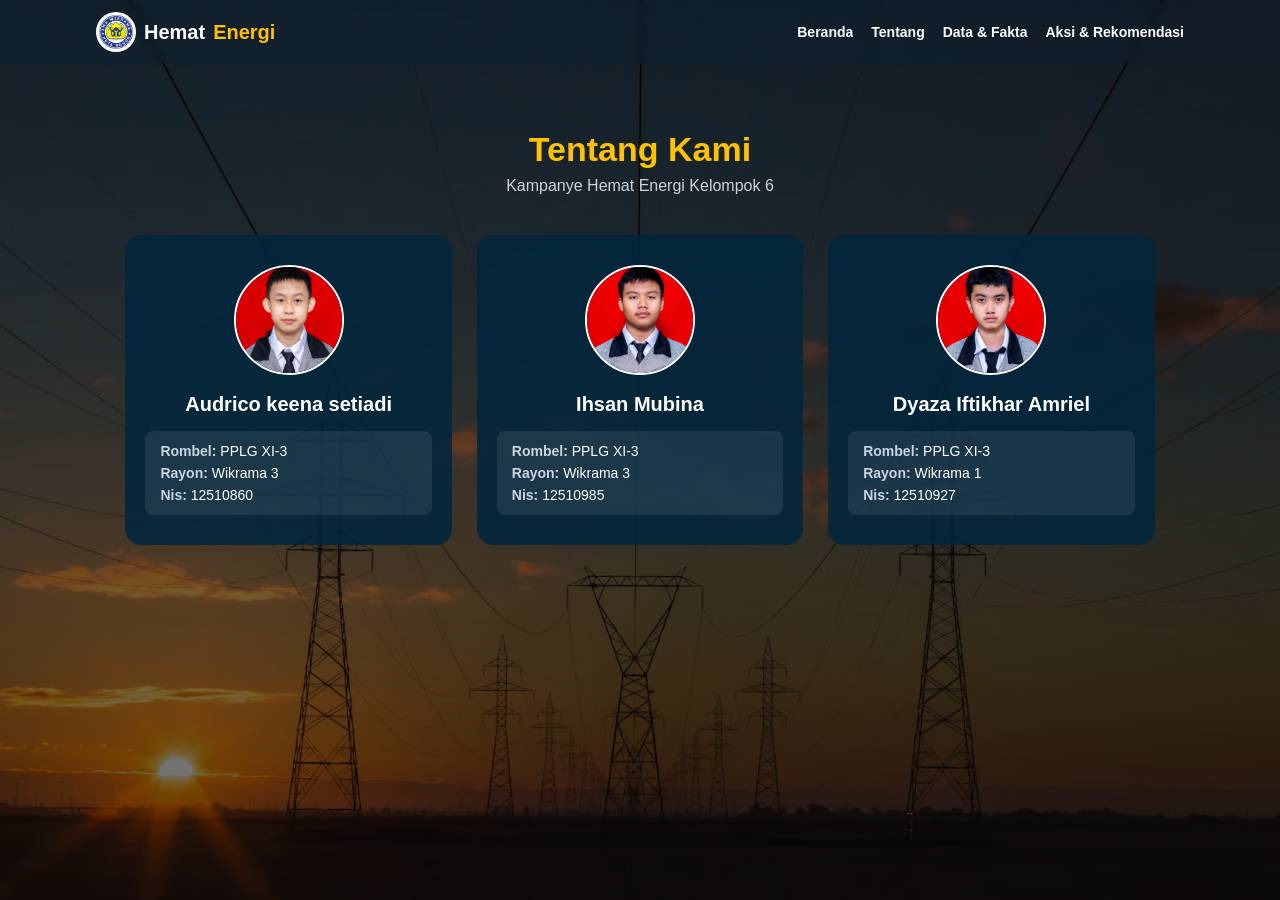
==== tentang.html @ 65af95fe "Add files via upload" ====
<!DOCTYPE html>
<html lang="id">
<head>
    <meta charset="UTF-8">
    <meta name="viewport" content="width=device-width, initial-scale=1.0">
    <title>Tentang Kami - Kampanye Hemat Energi</title>
    <link rel="stylesheet" href="style.css">
</head>
<body>

    <!-- NAVBAR ATAS -->
    <header class="navbar">
        <div class="container nav-container">
            <a href="index.html" class="logo">
                <img src="asset/logo-wikrama.png" alt="Logo Wikrama" class="logo-img">
                Hemat<span>Energi</span>
            </a>
            <nav>
                <ul class="nav-links">
                    <li><a href="index.html">Beranda</a></li>
                    <li><a href="tentang.html">Tentang</a></li>
                    <li><a href="#">Data & Fakta</a></li>
                    <li><a href="#">Aksi & Rekomendasi</a></li>
                </ul>
            </nav>
        </div>
    </header>

    <section class="about-section">
        <img src="asset/landingpage.avif" class="hero-bg-img" alt="Background">
        <div class="hero-overlay"></div>
        <div class="container about-content">
            <h1 class="about-title"><span>Tentang Kami</span></h1>
            <p class="about-subtitle">Kampanye Hemat Energi Kelompok 6</p>

            <div class="grid-3">
                <div class="card">
                    <div class="photo-container">
                        <img src="asset/12510860.JPG.jpeg" class="profile-img" alt="Audrico">
                    </div>
                    <h2 class="member-name">Audrico keena setiadi</h2>
                    <div class="member-info">
                        <p><strong>Rombel:</strong> PPLG XI-3</p>
                        <p><strong>Rayon:</strong> Wikrama 3</p>
                        <p><strong>Nis:</strong> 12510860</p>
                    </div>
                </div>

                <div class="card">
                    <div class="photo-container">
                        <img src="asset/12510985 (1).jpeg" class="profile-img" alt="Ihsan">
                    </div>
                    <h2 class="member-name">Ihsan Mubina</h2>
                    <div class="member-info">
                        <p><strong>Rombel:</strong> PPLG XI-3</p>
                        <p><strong>Rayon:</strong> Wikrama 3</p>
                        <p><strong>Nis:</strong> 12510985</p>
                    </div>
                </div>

                <div class="card">
                    <div class="photo-container">
                        <img src=asset/12510927.jpeg class="profile-img" alt="Dyaza">
                    </div>
                    <h2 class="member-name">Dyaza Iftikhar Amriel</h2>
                    <div class="member-info">
                        <p><strong>Rombel:</strong> PPLG XI-3</p>
                        <p><strong>Rayon:</strong> Wikrama 1</p>
                        <p><strong>Nis:</strong> 12510927</p>
                    </div>
                </div>
            </div>
        </div>
    </section>

</body>
</html>
---- style.css ----
* {
    margin: 0;
    padding: 0;
    box-sizing: border-box;
    font-family: Arial, Helvetica, sans-serif;
}

.container {
    width: 85%;
    max-width: 1100px;
    margin: 0 auto;
}

/* ==========================================
   1. NAVBAR
   ========================================== */
.navbar {
    position: fixed;
    width: 100%;
    z-index: 999;
    background-color: rgba(2, 38, 61, 0.15);
    backdrop-filter: blur(5px);
    -webkit-backdrop-filter: blur(5px);
}

.nav-container {
    display: flex;
    justify-content: space-between;
    align-items: center;
    padding: 12px 0;
}

.logo {
    display: flex;
    align-items: center;
    gap: 8px;
    font-size: 20px;
    font-weight: bold;
    color: #ffffff;
    text-decoration: none;
}

.logo img {
    width: 40px;
    height: 40px;
    border-radius: 50%;
}

span {
    color: #ffc107;
}

.nav-links {
    display: flex;
    list-style: none;
}

.nav-links li {
    margin-left: 18px;
}

.nav-links a {
    color: #ffffff;
    text-decoration: none;
    font-size: 14px;
    font-weight: bold;
    transition: color 0.3s;
}

.nav-links a:hover {
    color: #ffc107;
}

/* ==========================================
   2. LANDING PAGE & BACKGROUND GLOBAL
   ========================================== */
.landing-page {
    position: relative;
    width: 100%;
    min-height: 100vh;
    display: flex;
    justify-content: center;
    align-items: center;
    text-align: center;
    padding: 100px 0 60px 0;
    overflow: hidden;
}

.hero-bg-img {
    position: absolute;
    top: 0;
    left: 0;
    width: 100%;
    height: 100%;
    object-fit: cover;
    z-index: 1;
}

.hero-overlay {
    position: absolute;
    top: 0;
    left: 0;
    width: 100%;
    height: 100%;
    background-color: rgba(0, 0, 0, 0.55);
    z-index: 2;
}

.hero-content {
    position: relative;
    z-index: 3;
    color: #ffffff;
}

.hero-content h1 {
    font-size: 38px;
    margin-bottom: 15px;
    line-height: 1.2;
}

.hero-content p {
    font-size: 18px;
    margin-bottom: 25px;
    max-width: 600px;
    margin-left: auto;
    margin-right: auto;
}

.btn {
    display: inline-block;
    padding: 12px 28px;
    background-color: #ffc107;
    color: #000000;
    text-decoration: none;
    border-radius: 5px;
    font-weight: bold;
    transition: background-color 0.3s;
}

.btn:hover {
    background-color: #e0a800;
}

/* ==========================================
   3. TENTANG KAMI / CARD SECTION
   ========================================== */
.about-section {
    position: relative;
    padding: 130px 0 80px 0;
    min-height: 100vh;
    text-align: center;
    overflow: hidden;
}

.about-content {
    position: relative;
    z-index: 3;
}

.about-title {
    font-size: 34px;
    color: #ffffff;
    margin-bottom: 8px;
    font-weight: bold;
}

.about-subtitle {
    font-size: 16px;
    color: #cbd5e1;
    margin-bottom: 40px;
}

.grid-3 {
    display: flex;
    justify-content: center;
    align-items: stretch;
    gap: 25px;
    flex-wrap: wrap;
}

.card {
    display: flex;
    flex-direction: column;
    align-items: center;
    background-color: rgba(2, 38, 61, 0.88);
    border-radius: 16px;
    padding: 30px 20px;
    width: 30%;
    min-width: 280px;
    text-align: center;
    transition: transform 0.3s ease, box-shadow 0.3s ease;
}

.card:hover {
    transform: translateY(-8px);
    box-shadow: 0 15px 30px rgba(2, 38, 61, 0.25);
}

.photo-container {
    width: 110px;
    height: 110px;
    margin-bottom: 18px;
    border-radius: 50%;
    border: 2px solid #ffffff;
    flex-shrink: 0;
}

.profile-img {
    width: 100%;
    height: 100%;
    object-fit: cover;
    border-radius: 50%;
}

.member-name {
    font-size: 20px;
    font-weight: bold;
    color: #ffffff;
    margin-bottom: 15px;
}

.member-info {
    font-size: 14px;
    color: #ffffff;
    text-align: left;
    width: 100%;
    background-color: rgba(255, 255, 255, 0.08);
    padding: 12px 15px;
    border-radius: 8px;
}

.member-info p {
    margin-bottom: 6px;
}

.member-info p:last-child {
    margin-bottom: 0;
}

.member-info strong {
    color: #cbd5e1;
}

/* ==========================================
   4. RESPONSIVE
   ========================================== */
@media (max-width: 768px) {
    .nav-container {
        flex-direction: column;
        gap: 10px;
    }

    .nav-links {
        margin-top: 5px;
    }

    .nav-links li {
        margin: 0 8px;
    }

    .about-section {
        padding-top: 160px;
    }

    .hero-content h1 {
        font-size: 26px;
    }

    .grid-3 {
        flex-direction: column;
        align-items: center;
    }

    .card {
        width: 100%;
        max-width: 360px;
        margin-bottom: 15px;
    }
}
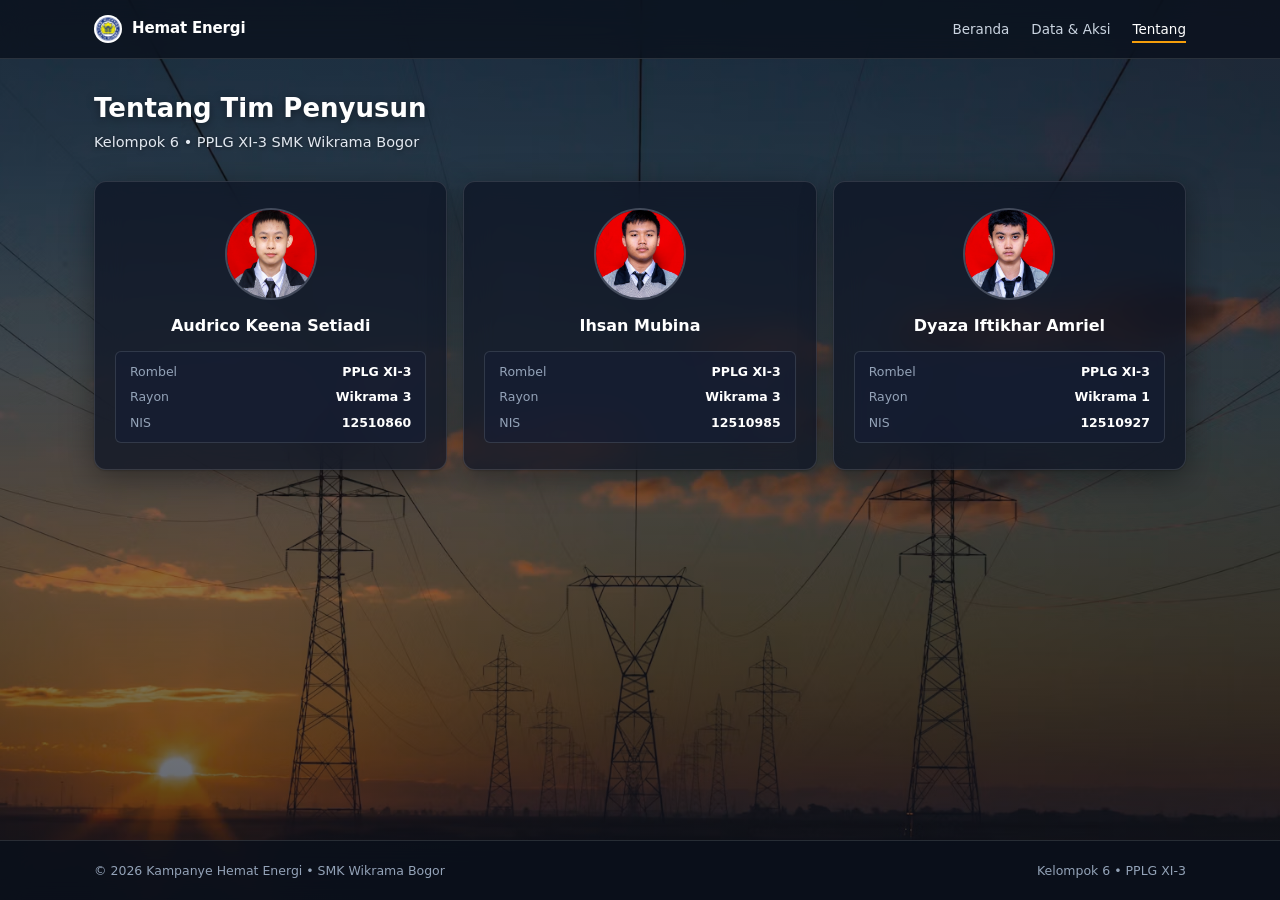
==== commit eff5f0a5: "Tahap 2-3 done" ====
--- a/tentang.html
+++ b/tentang.html
@@ -4,74 +4,107 @@
     <meta charset="UTF-8">
     <meta name="viewport" content="width=device-width, initial-scale=1.0">
     <title>Tentang Kami - Kampanye Hemat Energi</title>
-    <link rel="stylesheet" href="style.css">
+    <link rel="stylesheet" href="style.css?v=9">
 </head>
 <body>
-
-    <!-- NAVBAR ATAS -->
     <header class="navbar">
         <div class="container nav-container">
             <a href="index.html" class="logo">
-                <img src="asset/logo-wikrama.png" alt="Logo Wikrama" class="logo-img">
-                Hemat<span>Energi</span>
+                <img src="asset/logo-wikrama.png" alt="Logo SMK Wikrama">
+                <span>Hemat Energi</span>
             </a>
-            <nav>
+            <nav aria-label="Navigasi Utama">
                 <ul class="nav-links">
                     <li><a href="index.html">Beranda</a></li>
-                    <li><a href="tentang.html">Tentang</a></li>
-                    <li><a href="#">Data & Fakta</a></li>
-                    <li><a href="#">Aksi & Rekomendasi</a></li>
+                    <li><a href="data-aksi.html">Data & Aksi</a></li>
+                    <li><a href="tentang.html" class="active">Tentang</a></li>
                 </ul>
             </nav>
         </div>
     </header>
 
-    <section class="about-section">
-        <img src="asset/landingpage.avif" class="hero-bg-img" alt="Background">
+    <main class="main-section">
+        <img src="asset/landingpage.avif" class="hero-bg-img" alt="">
         <div class="hero-overlay"></div>
-        <div class="container about-content">
-            <h1 class="about-title"><span>Tentang Kami</span></h1>
-            <p class="about-subtitle">Kampanye Hemat Energi Kelompok 6</p>
 
-            <div class="grid-3">
-                <div class="card">
+        <div class="container section-content">
+            <header class="page-header">
+                <h1 class="page-title">Tentang Tim Penyusun</h1>
+                <p class="page-subtitle">Kelompok 6 • PPLG XI-3 SMK Wikrama Bogor</p>
+            </header>
+
+            <div class="grid-3 team-grid">
+                <article class="card team-card">
                     <div class="photo-container">
-                        <img src="asset/12510860.JPG.jpeg" class="profile-img" alt="Audrico">
+                        <img src="asset/12510860.JPG.jpeg" class="profile-img" alt="Foto Audrico Keena Setiadi">
                     </div>
-                    <h2 class="member-name">Audrico keena setiadi</h2>
-                    <div class="member-info">
-                        <p><strong>Rombel:</strong> PPLG XI-3</p>
-                        <p><strong>Rayon:</strong> Wikrama 3</p>
-                        <p><strong>Nis:</strong> 12510860</p>
+                    <h2 class="member-name">Audrico Keena Setiadi</h2>
+                    <div class="member-meta-block">
+                        <div class="member-meta-row">
+                            <span>Rombel</span>
+                            <strong>PPLG XI-3</strong>
+                        </div>
+                        <div class="member-meta-row">
+                            <span>Rayon</span>
+                            <strong>Wikrama 3</strong>
+                        </div>
+                        <div class="member-meta-row">
+                            <span>NIS</span>
+                            <strong>12510860</strong>
+                        </div>
                     </div>
-                </div>
+                </article>
 
-                <div class="card">
+                <article class="card team-card">
                     <div class="photo-container">
-                        <img src="asset/12510985 (1).jpeg" class="profile-img" alt="Ihsan">
+                        <img src="asset/12510985.jpeg" class="profile-img" alt="Foto Ihsan Mubina">
                     </div>
                     <h2 class="member-name">Ihsan Mubina</h2>
-                    <div class="member-info">
-                        <p><strong>Rombel:</strong> PPLG XI-3</p>
-                        <p><strong>Rayon:</strong> Wikrama 3</p>
-                        <p><strong>Nis:</strong> 12510985</p>
+                    <div class="member-meta-block">
+                        <div class="member-meta-row">
+                            <span>Rombel</span>
+                            <strong>PPLG XI-3</strong>
+                        </div>
+                        <div class="member-meta-row">
+                            <span>Rayon</span>
+                            <strong>Wikrama 3</strong>
+                        </div>
+                        <div class="member-meta-row">
+                            <span>NIS</span>
+                            <strong>12510985</strong>
+                        </div>
                     </div>
-                </div>
+                </article>
 
-                <div class="card">
+                <article class="card team-card">
                     <div class="photo-container">
-                        <img src=asset/12510927.jpeg class="profile-img" alt="Dyaza">
+                        <img src="asset/12510927.jpeg" class="profile-img" alt="Foto Dyaza Iftikhar Amriel">
                     </div>
                     <h2 class="member-name">Dyaza Iftikhar Amriel</h2>
-                    <div class="member-info">
-                        <p><strong>Rombel:</strong> PPLG XI-3</p>
-                        <p><strong>Rayon:</strong> Wikrama 1</p>
-                        <p><strong>Nis:</strong> 12510927</p>
+                    <div class="member-meta-block">
+                        <div class="member-meta-row">
+                            <span>Rombel</span>
+                            <strong>PPLG XI-3</strong>
+                        </div>
+                        <div class="member-meta-row">
+                            <span>Rayon</span>
+                            <strong>Wikrama 1</strong>
+                        </div>
+                        <div class="member-meta-row">
+                            <span>NIS</span>
+                            <strong>12510927</strong>
+                        </div>
                     </div>
-                </div>
+                </article>
             </div>
         </div>
-    </section>
+    </main>
 
+    <footer class="footer">
+        <div class="container footer-content">
+            <p>© 2026 Kampanye Hemat Energi • SMK Wikrama Bogor</p>
+            <p class="footer-meta">Kelompok 6 • PPLG XI-3</p>
+        </div>
+    </footer>
 </body>
 </html>
--- a/style.css
+++ b/style.css
@@ -1,279 +1,1096 @@
+/* ==========================================================================
+   KAMPANYE HEMAT ENERGI - SMK WIKRAMA BOGOR
+   Theme: Vibrant Sunset Electric Grid Background with Frosted Glass Surfaces
+   High-contrast, transparent cards, 100% legible typography, no AI slop
+   ========================================================================== */
+
+:root {
+    /* Palette - Frosted Translucent Dark Glass on Sunset Electric Grid */
+    --bg-page: #0a0f1d;
+    --bg-card: rgba(13, 20, 36, 0.74);
+    --bg-card-hover: rgba(18, 28, 50, 0.84);
+    --bg-raised: rgba(25, 37, 64, 0.65);
+    --border-hairline: rgba(255, 255, 255, 0.12);
+    --border-hover: rgba(255, 255, 255, 0.28);
+
+    /* Text Roles - Crisp White & High Contrast */
+    --text-primary: #ffffff;
+    --text-secondary: #cbd5e1;
+    --text-muted: #94a3b8;
+
+    /* Accent - Solar Sunset Gold & Amber */
+    --accent: #f59e0b;
+    --accent-hover: #fbbf24;
+    --accent-contrast: #0b0f19;
+
+    /* Semantic Highlights */
+    --color-positive: #22c55e;
+    --color-focus: #f97316;
+
+    /* Shadows & Glassmorphism */
+    --shadow-card: 0 8px 32px 0 rgba(0, 0, 0, 0.38), 0 1px 2px 0 rgba(0, 0, 0, 0.2);
+    --shadow-card-hover: 0 12px 40px 0 rgba(0, 0, 0, 0.5), 0 2px 4px 0 rgba(0, 0, 0, 0.25);
+    --glass-blur: blur(14px);
+
+    /* Radius */
+    --radius-control: 6px;
+    --radius-card: 12px;
+    --radius-inner: 6px;
+
+    /* Transitions */
+    --ease-out: cubic-bezier(0.16, 1, 0.3, 1);
+    --duration: 0.18s;
+}
+
+/* ================= 1. BASE & RESET ================= */
 * {
     margin: 0;
     padding: 0;
     box-sizing: border-box;
-    font-family: Arial, Helvetica, sans-serif;
+}
+
+html {
+    scroll-behavior: smooth;
+}
+
+body {
+    background-color: var(--bg-page);
+    color: var(--text-primary);
+    font-family: system-ui, -apple-system, BlinkMacSystemFont, "Segoe UI", Roboto, Helvetica, Arial, sans-serif;
+    font-size: 14.5px;
+    line-height: 1.55;
+    min-height: 100vh;
+    display: flex;
+    flex-direction: column;
+    -webkit-font-smoothing: antialiased;
+    -moz-osx-font-smoothing: grayscale;
 }
 
 .container {
-    width: 85%;
-    max-width: 1100px;
+    width: 100%;
+    max-width: 1140px;
     margin: 0 auto;
-}
-
-/* ==========================================
-   1. NAVBAR
-   ========================================== */
+    padding: 0 24px;
+}
+
+/* ================= 2. NAVBAR ================= */
 .navbar {
     position: fixed;
+    top: 0;
+    left: 0;
     width: 100%;
+    background-color: rgba(10, 16, 28, 0.78);
+    backdrop-filter: var(--glass-blur);
+    -webkit-backdrop-filter: var(--glass-blur);
+    border-bottom: 1px solid var(--border-hairline);
     z-index: 999;
-    background-color: rgba(2, 38, 61, 0.15);
-    backdrop-filter: blur(5px);
-    -webkit-backdrop-filter: blur(5px);
 }
 
 .nav-container {
     display: flex;
     justify-content: space-between;
     align-items: center;
-    padding: 12px 0;
+    height: 58px;
 }
 
 .logo {
     display: flex;
     align-items: center;
-    gap: 8px;
-    font-size: 20px;
-    font-weight: bold;
-    color: #ffffff;
+    gap: 10px;
     text-decoration: none;
+    color: var(--text-primary);
+    font-size: 15px;
+    font-weight: 600;
+}
+
+.logo span {
+    color: #ffffff;
+    letter-spacing: -0.01em;
 }
 
 .logo img {
-    width: 40px;
-    height: 40px;
+    width: 28px;
+    height: 28px;
     border-radius: 50%;
-}
-
-span {
-    color: #ffc107;
+    object-fit: cover;
 }
 
 .nav-links {
     display: flex;
     list-style: none;
-}
-
-.nav-links li {
-    margin-left: 18px;
+    gap: 22px;
 }
 
 .nav-links a {
-    color: #ffffff;
+    position: relative;
+    color: var(--text-secondary);
     text-decoration: none;
-    font-size: 14px;
-    font-weight: bold;
-    transition: color 0.3s;
+    font-size: 13.5px;
+    font-weight: 500;
+    padding: 4px 0;
+    transition: color var(--duration) ease;
+}
+
+.nav-links a::after {
+    content: '';
+    position: absolute;
+    bottom: -2px;
+    left: 0;
+    width: 0;
+    height: 2px;
+    background-color: var(--accent);
+    transition: width var(--duration) var(--ease-out);
 }
 
 .nav-links a:hover {
-    color: #ffc107;
-}
-
-/* ==========================================
-   2. LANDING PAGE & BACKGROUND GLOBAL
-   ========================================== */
-.landing-page {
+    color: #ffffff;
+}
+
+.nav-links a.active {
+    color: #ffffff;
+}
+
+.nav-links a.active::after {
+    width: 100%;
+}
+
+/* ================= 3. BACKGROUND & HERO ================= */
+.main-section {
     position: relative;
-    width: 100%;
-    min-height: 100vh;
-    display: flex;
-    justify-content: center;
-    align-items: center;
-    text-align: center;
-    padding: 100px 0 60px 0;
-    overflow: hidden;
-}
-
+    padding: 92px 0 64px 0;
+    flex: 1;
+}
+
+/* Gambar Tiang Listrik Terang & Nyata */
 .hero-bg-img {
-    position: absolute;
+    position: fixed;
     top: 0;
     left: 0;
     width: 100%;
     height: 100%;
     object-fit: cover;
-    z-index: 1;
-}
-
+    z-index: -2;
+    opacity: 0.96; /* Gambar tiang listrik sunset tampil terang dan jelas */
+}
+
+/* Overlay Transparan Lembut agar Teks Tetap Tajam */
 .hero-overlay {
-    position: absolute;
+    position: fixed;
     top: 0;
     left: 0;
     width: 100%;
     height: 100%;
-    background-color: rgba(0, 0, 0, 0.55);
-    z-index: 2;
-}
-
-.hero-content {
+    background: linear-gradient(180deg, rgba(10, 16, 28, 0.45) 0%, rgba(10, 16, 28, 0.32) 40%, rgba(10, 16, 28, 0.68) 100%);
+    z-index: -1;
+}
+
+.section-content {
     position: relative;
-    z-index: 3;
-    color: #ffffff;
-}
-
-.hero-content h1 {
-    font-size: 38px;
-    margin-bottom: 15px;
-    line-height: 1.2;
-}
-
-.hero-content p {
-    font-size: 18px;
-    margin-bottom: 25px;
-    max-width: 600px;
-    margin-left: auto;
-    margin-right: auto;
-}
-
-.btn {
-    display: inline-block;
-    padding: 12px 28px;
-    background-color: #ffc107;
-    color: #000000;
-    text-decoration: none;
-    border-radius: 5px;
-    font-weight: bold;
-    transition: background-color 0.3s;
-}
-
-.btn:hover {
-    background-color: #e0a800;
-}
-
-/* ==========================================
-   3. TENTANG KAMI / CARD SECTION
-   ========================================== */
-.about-section {
-    position: relative;
-    padding: 130px 0 80px 0;
-    min-height: 100vh;
-    text-align: center;
-    overflow: hidden;
-}
-
-.about-content {
-    position: relative;
-    z-index: 3;
-}
-
-.about-title {
-    font-size: 34px;
-    color: #ffffff;
-    margin-bottom: 8px;
-    font-weight: bold;
-}
-
-.about-subtitle {
-    font-size: 16px;
-    color: #cbd5e1;
-    margin-bottom: 40px;
-}
-
-.grid-3 {
-    display: flex;
-    justify-content: center;
-    align-items: stretch;
-    gap: 25px;
-    flex-wrap: wrap;
-}
-
-.card {
+    z-index: 1;
+}
+
+.page-header {
+    text-align: left;
+    margin-bottom: 28px;
+}
+
+.page-title {
+    font-size: 26px;
+    font-weight: 700;
+    line-height: 1.25;
+    color: #ffffff;
+    margin-bottom: 6px;
+    text-shadow: 0 2px 8px rgba(0, 0, 0, 0.4);
+}
+
+.page-subtitle {
+    font-size: 14.5px;
+    color: #e2e8f0;
+    max-width: 680px;
+    line-height: 1.55;
+    text-shadow: 0 1px 4px rgba(0, 0, 0, 0.5);
+}
+
+/* ================= 4. HOMEPAGE (BERANDA) ================= */
+.hero-block {
+    padding: 56px 0 64px 0;
     display: flex;
     flex-direction: column;
     align-items: center;
-    background-color: rgba(2, 38, 61, 0.88);
-    border-radius: 16px;
-    padding: 30px 20px;
-    width: 30%;
-    min-width: 280px;
     text-align: center;
-    transition: transform 0.3s ease, box-shadow 0.3s ease;
-}
-
-.card:hover {
-    transform: translateY(-8px);
-    box-shadow: 0 15px 30px rgba(2, 38, 61, 0.25);
+}
+
+.hero-text-wrap {
+    max-width: 760px;
+    margin-bottom: 36px;
+}
+
+.hero-title {
+    font-size: 42px;
+    font-weight: 800;
+    line-height: 1.18;
+    color: #ffffff;
+    margin-bottom: 16px;
+    letter-spacing: -0.015em;
+    text-shadow: 0 3px 12px rgba(0, 0, 0, 0.6);
+}
+
+.hero-desc {
+    font-size: 16.5px;
+    color: #e2e8f0;
+    line-height: 1.6;
+    margin-bottom: 30px;
+    text-shadow: 0 2px 6px rgba(0, 0, 0, 0.5);
+}
+
+.hero-actions {
+    display: flex;
+    gap: 14px;
+    justify-content: center;
+    align-items: center;
+}
+
+/* Hero Stats Strip Transparan */
+.hero-stats-strip {
+    display: grid;
+    grid-template-columns: repeat(4, 1fr);
+    gap: 12px;
+    width: 100%;
+    max-width: 840px;
+    background-color: var(--bg-card);
+    backdrop-filter: var(--glass-blur);
+    -webkit-backdrop-filter: var(--glass-blur);
+    border: 1px solid var(--border-hairline);
+    border-radius: var(--radius-card);
+    padding: 20px 24px;
+    box-shadow: var(--shadow-card);
+}
+
+.hero-stat-item {
+    display: flex;
+    flex-direction: column;
+    align-items: center;
+    text-align: center;
+}
+
+.hero-stat-value {
+    font-size: 24px;
+    font-weight: 700;
+    color: var(--accent);
+    font-variant-numeric: tabular-nums;
+    line-height: 1.2;
+    margin-bottom: 2px;
+}
+
+.hero-stat-label {
+    font-size: 12px;
+    color: var(--text-secondary);
+}
+
+/* Homepage Pillars */
+.home-pillars-section {
+    margin-bottom: 48px;
+}
+
+.section-heading-center {
+    text-align: center;
+    max-width: 620px;
+    margin: 0 auto 30px auto;
+}
+
+.section-heading-center .section-title {
+    color: #ffffff;
+    text-shadow: 0 2px 8px rgba(0, 0, 0, 0.4);
+}
+
+.section-heading-center .section-desc {
+    color: #cbd5e1;
+    text-shadow: 0 1px 4px rgba(0, 0, 0, 0.4);
+}
+
+.pillar-card {
+    text-align: left;
+    display: flex;
+    flex-direction: column;
+    gap: 8px;
+}
+
+.pillar-icon {
+    font-size: 24px;
+    margin-bottom: 4px;
+}
+
+.pillar-title {
+    font-size: 16px;
+    font-weight: 600;
+    color: #ffffff;
+}
+
+.pillar-desc {
+    font-size: 13px;
+    color: var(--text-secondary);
+    line-height: 1.5;
+}
+
+/* Homepage CTA Card Transparan */
+.home-cta-card {
+    display: flex;
+    justify-content: space-between;
+    align-items: center;
+    background-color: var(--bg-card);
+    backdrop-filter: var(--glass-blur);
+    -webkit-backdrop-filter: var(--glass-blur);
+    border: 1px solid var(--border-hairline);
+    border-radius: var(--radius-card);
+    padding: 28px 32px;
+    margin-bottom: 20px;
+    text-align: left;
+    gap: 24px;
+    box-shadow: var(--shadow-card);
+}
+
+.home-cta-text h2 {
+    font-size: 19px;
+    font-weight: 600;
+    color: #ffffff;
+    margin-bottom: 6px;
+}
+
+.home-cta-text p {
+    font-size: 13.5px;
+    color: var(--text-secondary);
+    max-width: 580px;
+    line-height: 1.5;
+}
+
+.home-cta-action {
+    flex-shrink: 0;
+}
+
+/* ================= 5. BUTTONS ================= */
+.btn {
+    display: inline-flex;
+    align-items: center;
+    justify-content: center;
+    height: 40px;
+    padding: 0 20px;
+    background-color: var(--accent);
+    color: var(--accent-contrast);
+    text-decoration: none;
+    border-radius: var(--radius-control);
+    font-weight: 600;
+    font-size: 13.5px;
+    border: none;
+    cursor: pointer;
+    box-shadow: 0 2px 8px rgba(245, 158, 11, 0.35);
+    transition: background-color var(--duration) ease, transform var(--duration) var(--ease-out), box-shadow var(--duration) ease;
+}
+
+.btn:hover {
+    background-color: var(--accent-hover);
+    color: #0b0f19;
+    transform: translateY(-1px);
+    box-shadow: 0 4px 14px rgba(245, 158, 11, 0.45);
+}
+
+.btn:active {
+    transform: scale(0.99);
+}
+
+.btn-secondary {
+    background-color: rgba(255, 255, 255, 0.1);
+    color: #ffffff;
+    border: 1px solid rgba(255, 255, 255, 0.2);
+    backdrop-filter: blur(8px);
+    -webkit-backdrop-filter: blur(8px);
+    box-shadow: 0 2px 6px rgba(0, 0, 0, 0.2);
+}
+
+.btn-secondary:hover {
+    background-color: rgba(255, 255, 255, 0.18);
+    border-color: rgba(255, 255, 255, 0.35);
+    color: #ffffff;
+}
+
+/* ================= 6. STATS GRID ================= */
+.stats-grid {
+    display: grid;
+    grid-template-columns: repeat(4, 1fr);
+    gap: 14px;
+    margin-bottom: 24px;
+}
+
+.stat-card {
+    background-color: var(--bg-card);
+    backdrop-filter: var(--glass-blur);
+    -webkit-backdrop-filter: var(--glass-blur);
+    border: 1px solid var(--border-hairline);
+    border-radius: var(--radius-card);
+    padding: 18px 20px;
+    display: flex;
+    flex-direction: column;
+    justify-content: space-between;
+    text-align: left;
+    box-shadow: var(--shadow-card);
+    transition: border-color var(--duration) ease, transform var(--duration) var(--ease-out), box-shadow var(--duration) ease;
+}
+
+.stat-label {
+    font-size: 12.5px;
+    color: var(--text-secondary);
+    margin-bottom: 6px;
+}
+
+.stat-number {
+    font-size: 24px;
+    font-weight: 700;
+    color: #ffffff;
+    font-variant-numeric: tabular-nums;
+    line-height: 1.15;
+    margin-bottom: 4px;
+}
+
+.stat-unit {
+    font-size: 14px;
+    font-weight: 400;
+    color: var(--text-muted);
+    margin-left: 2px;
+}
+
+.stat-meta {
+    font-size: 12px;
+    color: var(--text-secondary);
+    line-height: 1.4;
+}
+
+/* ================= 7. DATA & ANALYSIS GRID ================= */
+.data-analysis-grid {
+    display: grid;
+    grid-template-columns: 1.75fr 1fr;
+    gap: 18px;
+    margin-bottom: 36px;
+}
+
+.chart-box {
+    background-color: var(--bg-card);
+    backdrop-filter: var(--glass-blur);
+    -webkit-backdrop-filter: var(--glass-blur);
+    border: 1px solid var(--border-hairline);
+    border-radius: var(--radius-card);
+    padding: 22px 24px;
+    display: flex;
+    flex-direction: column;
+    text-align: left;
+    box-shadow: var(--shadow-card);
+}
+
+.chart-header {
+    display: flex;
+    justify-content: space-between;
+    align-items: flex-start;
+    margin-bottom: 16px;
+    gap: 14px;
+}
+
+.chart-title {
+    font-size: 16px;
+    font-weight: 600;
+    color: #ffffff;
+    margin-bottom: 3px;
+}
+
+.chart-desc {
+    font-size: 12.5px;
+    color: var(--text-secondary);
+}
+
+.chart-controls {
+    display: flex;
+    gap: 4px;
+    background-color: rgba(20, 28, 50, 0.7);
+    padding: 3px;
+    border-radius: var(--radius-control);
+    border: 1px solid var(--border-hairline);
+}
+
+.btn-filter {
+    background: transparent;
+    border: none;
+    color: var(--text-muted);
+    font-size: 12px;
+    font-weight: 500;
+    padding: 5px 12px;
+    border-radius: 4px;
+    cursor: pointer;
+    transition: color var(--duration) ease, background-color var(--duration) ease;
+}
+
+.btn-filter:hover {
+    color: #ffffff;
+}
+
+.btn-filter.active {
+    background-color: rgba(245, 158, 11, 0.22);
+    color: #fbbf24;
+    border: 1px solid rgba(245, 158, 11, 0.4);
+    box-shadow: 0 1px 3px rgba(0, 0, 0, 0.2);
+}
+
+.chart-wrapper {
+    position: relative;
+    height: 480px;
+    width: 100%;
+}
+
+/* Insight Box */
+.insight-box {
+    background-color: var(--bg-card);
+    backdrop-filter: var(--glass-blur);
+    -webkit-backdrop-filter: var(--glass-blur);
+    border: 1px solid var(--border-hairline);
+    border-radius: var(--radius-card);
+    padding: 22px;
+    display: flex;
+    flex-direction: column;
+    justify-content: space-between;
+    text-align: left;
+    box-shadow: var(--shadow-card);
+}
+
+.insight-title {
+    font-size: 16px;
+    font-weight: 600;
+    color: #ffffff;
+    margin-bottom: 14px;
+}
+
+.insight-list {
+    list-style: none;
+    display: flex;
+    flex-direction: column;
+    gap: 10px;
+}
+
+.insight-list li {
+    background-color: rgba(20, 30, 52, 0.65);
+    border: 1px solid var(--border-hairline);
+    border-radius: var(--radius-inner);
+    padding: 12px 14px;
+    box-shadow: 0 1px 2px rgba(0, 0, 0, 0.2);
+}
+
+.insight-category {
+    display: block;
+    font-size: 11.5px;
+    font-weight: 500;
+    color: var(--text-muted);
+    margin-bottom: 4px;
+}
+
+.insight-list strong {
+    display: block;
+    font-size: 13.5px;
+    color: #ffffff;
+    margin-bottom: 2px;
+}
+
+.insight-list p {
+    font-size: 12px;
+    color: var(--text-secondary);
+    line-height: 1.45;
+}
+
+.insight-footer {
+    margin-top: 14px;
+    padding-top: 12px;
+    border-top: 1px solid var(--border-hairline);
+}
+
+.insight-footer p {
+    font-size: 12px;
+    color: var(--text-muted);
+    line-height: 1.5;
+}
+
+/* ================= 8. ACTION SECTION ================= */
+.action-section {
+    margin-bottom: 36px;
+    text-align: left;
+}
+
+.section-heading-row {
+    margin-bottom: 18px;
+}
+
+.section-title {
+    font-size: 20px;
+    font-weight: 600;
+    color: #ffffff;
+    margin-bottom: 4px;
+    text-shadow: 0 2px 6px rgba(0, 0, 0, 0.4);
+}
+
+.section-desc {
+    font-size: 13.5px;
+    color: #cbd5e1;
+}
+
+.grid-3 {
+    display: grid;
+    grid-template-columns: repeat(3, 1fr);
+    gap: 16px;
+}
+
+.card {
+    background-color: var(--bg-card);
+    backdrop-filter: var(--glass-blur);
+    -webkit-backdrop-filter: var(--glass-blur);
+    border: 1px solid var(--border-hairline);
+    border-radius: var(--radius-card);
+    padding: 22px;
+    box-shadow: var(--shadow-card);
+    transition: transform var(--duration) var(--ease-out), border-color var(--duration) ease, box-shadow var(--duration) ease;
+}
+
+.action-card {
+    display: flex;
+    flex-direction: column;
+    text-align: left;
+}
+
+.action-card h3 {
+    font-size: 16px;
+    font-weight: 600;
+    color: #ffffff;
+    margin-bottom: 4px;
+}
+
+.action-target {
+    font-size: 12px;
+    color: var(--text-muted);
+    margin-bottom: 14px;
+    display: block;
+}
+
+.action-list {
+    list-style: none;
+    display: flex;
+    flex-direction: column;
+    gap: 10px;
+}
+
+.action-list li {
+    position: relative;
+    padding-left: 16px;
+    font-size: 13px;
+    color: var(--text-secondary);
+    line-height: 1.5;
+}
+
+.action-list li::before {
+    content: "–";
+    position: absolute;
+    left: 0;
+    top: 0;
+    color: var(--accent);
+    font-weight: bold;
+}
+
+/* ================= 9. HABIT TRACKER ================= */
+.habit-tracker-box {
+    background-color: var(--bg-card);
+    backdrop-filter: var(--glass-blur);
+    -webkit-backdrop-filter: var(--glass-blur);
+    border: 1px solid var(--border-hairline);
+    border-radius: var(--radius-card);
+    padding: 24px 26px;
+    margin-bottom: 36px;
+    text-align: left;
+    box-shadow: var(--shadow-card);
+}
+
+.tracker-header {
+    display: flex;
+    justify-content: space-between;
+    align-items: flex-start;
+    margin-bottom: 18px;
+    gap: 16px;
+}
+
+.tracker-title {
+    font-size: 17px;
+    font-weight: 600;
+    color: #ffffff;
+    margin-bottom: 3px;
+}
+
+.tracker-subtitle {
+    font-size: 13.5px;
+    color: var(--text-secondary);
+}
+
+.tracker-progress-badge {
+    font-size: 12.5px;
+    font-weight: 600;
+    padding: 5px 12px;
+    border-radius: 4px;
+    background-color: rgba(20, 28, 50, 0.7);
+    border: 1px solid var(--border-hairline);
+    color: var(--text-secondary);
+    font-variant-numeric: tabular-nums;
+    white-space: nowrap;
+}
+
+.tracker-progress-badge.all-done {
+    background-color: rgba(34, 197, 94, 0.2);
+    border-color: rgba(74, 222, 128, 0.4);
+    color: #4ade80;
+}
+
+.tracker-checklist {
+    display: grid;
+    grid-template-columns: repeat(2, 1fr);
+    gap: 10px;
+    margin-bottom: 14px;
+}
+
+.tracker-item {
+    display: flex;
+    align-items: center;
+    gap: 10px;
+    padding: 12px 14px;
+    background-color: rgba(20, 30, 52, 0.65);
+    border: 1px solid var(--border-hairline);
+    border-radius: var(--radius-inner);
+    cursor: pointer;
+    user-select: none;
+    box-shadow: 0 1px 2px rgba(0, 0, 0, 0.15);
+    transition: border-color var(--duration) ease, background-color var(--duration) ease;
+}
+
+.tracker-item:hover {
+    border-color: var(--border-hover);
+    background-color: rgba(26, 39, 68, 0.75);
+}
+
+.tracker-item.checked {
+    border-color: rgba(74, 222, 128, 0.45);
+    background-color: rgba(20, 45, 35, 0.65);
+}
+
+.tracker-item input[type="checkbox"] {
+    position: absolute;
+    opacity: 0;
+    cursor: pointer;
+    height: 0;
+    width: 0;
+}
+
+.checkmark {
+    position: relative;
+    width: 18px;
+    height: 18px;
+    border-radius: 4px;
+    background-color: rgba(15, 23, 42, 0.8);
+    border: 1.5px solid rgba(255, 255, 255, 0.3);
+    flex-shrink: 0;
+    transition: border-color var(--duration) ease, background-color var(--duration) ease;
+}
+
+.tracker-item:hover .checkmark {
+    border-color: var(--accent);
+}
+
+.tracker-item.checked .checkmark {
+    background-color: var(--color-positive);
+    border-color: var(--color-positive);
+}
+
+.tracker-item.checked .checkmark::after {
+    content: "";
+    position: absolute;
+    left: 5px;
+    top: 2px;
+    width: 4px;
+    height: 8px;
+    border: solid #ffffff;
+    border-width: 0 2px 2px 0;
+    transform: rotate(45deg);
+}
+
+.tracker-text {
+    font-size: 13px;
+    color: var(--text-secondary);
+    line-height: 1.4;
+}
+
+.tracker-item.checked .tracker-text {
+    color: #ffffff;
+}
+
+.tracker-feedback {
+    font-size: 12.5px;
+    color: var(--text-muted);
+    padding: 6px 12px;
+    border-radius: 4px;
+    background-color: rgba(20, 28, 50, 0.7);
+    display: inline-block;
+}
+
+/* ================= 10. TEAM MEMBERS (TENTANG) ================= */
+.team-grid {
+    margin-top: 10px;
+}
+
+.team-card {
+    text-align: center;
+    padding: 26px 20px;
 }
 
 .photo-container {
-    width: 110px;
-    height: 110px;
-    margin-bottom: 18px;
+    width: 92px;
+    height: 92px;
+    margin: 0 auto 14px auto;
     border-radius: 50%;
-    border: 2px solid #ffffff;
-    flex-shrink: 0;
+    border: 2px solid rgba(255, 255, 255, 0.2);
+    overflow: hidden;
+    background-color: rgba(20, 30, 52, 0.8);
 }
 
 .profile-img {
     width: 100%;
     height: 100%;
     object-fit: cover;
-    border-radius: 50%;
 }
 
 .member-name {
-    font-size: 20px;
-    font-weight: bold;
-    color: #ffffff;
-    margin-bottom: 15px;
-}
-
-.member-info {
-    font-size: 14px;
-    color: #ffffff;
-    text-align: left;
-    width: 100%;
-    background-color: rgba(255, 255, 255, 0.08);
-    padding: 12px 15px;
-    border-radius: 8px;
-}
-
-.member-info p {
-    margin-bottom: 6px;
-}
-
-.member-info p:last-child {
-    margin-bottom: 0;
-}
-
-.member-info strong {
-    color: #cbd5e1;
-}
-
-/* ==========================================
-   4. RESPONSIVE
-   ========================================== */
-@media (max-width: 768px) {
+    font-size: 16px;
+    font-weight: 600;
+    color: #ffffff;
+    margin-bottom: 12px;
+}
+
+.member-meta-block {
+    background-color: rgba(20, 30, 52, 0.65);
+    border: 1px solid var(--border-hairline);
+    border-radius: var(--radius-inner);
+    padding: 10px 14px;
+    display: flex;
+    flex-direction: column;
+    gap: 6px;
+}
+
+.member-meta-row {
+    display: flex;
+    justify-content: space-between;
+    font-size: 12.5px;
+}
+
+.member-meta-row span {
+    color: var(--text-muted);
+}
+
+.member-meta-row strong {
+    color: #ffffff;
+    font-weight: 600;
+}
+
+/* ================= 11. FOOTER ================= */
+.footer {
+    border-top: 1px solid var(--border-hairline);
+    padding: 20px 0;
+    background-color: rgba(10, 16, 28, 0.78);
+    backdrop-filter: var(--glass-blur);
+    -webkit-backdrop-filter: var(--glass-blur);
+    position: relative;
+    z-index: 10;
+}
+
+.footer-content {
+    display: flex;
+    justify-content: space-between;
+    align-items: center;
+    font-size: 12.5px;
+    color: var(--text-muted);
+}
+
+.footer-meta {
+    font-variant-numeric: tabular-nums;
+}
+
+/* ================= 12. ANIMASI & INTERAKSI MIKRO ================= */
+@keyframes fadeInUp {
+    from {
+        opacity: 0.8;
+        transform: translateY(8px);
+    }
+    to {
+        opacity: 1;
+        transform: translateY(0);
+    }
+}
+
+@keyframes checkPop {
+    0% { transform: scale(0.8); }
+    50% { transform: scale(1.15); }
+    100% { transform: scale(1); }
+}
+
+/* Entrance Animations */
+.page-header,
+.hero-text-wrap,
+.hero-stats-strip,
+.home-pillars-section,
+.home-cta-card,
+.stats-grid .stat-card,
+.chart-box,
+.insight-box,
+.grid-3 .card,
+.habit-tracker-box {
+    animation: fadeInUp 0.35s var(--ease-out);
+}
+
+/* Hover Micro-Interactions */
+.card,
+.stat-card,
+.chart-box,
+.insight-box,
+.habit-tracker-box,
+.home-cta-card,
+.hero-stats-strip {
+    transition: transform 0.22s var(--ease-out), border-color 0.22s ease, box-shadow 0.22s ease;
+}
+
+.card:hover,
+.stat-card:hover,
+.chart-box:hover,
+.insight-box:hover,
+.habit-tracker-box:hover,
+.home-cta-card:hover {
+    transform: translateY(-4px);
+    box-shadow: var(--shadow-card-hover);
+    border-color: var(--border-hover);
+}
+
+.hero-stats-strip:hover {
+    box-shadow: var(--shadow-card-hover);
+    border-color: var(--border-hover);
+}
+
+.btn {
+    transition: transform 0.15s var(--ease-out), background-color 0.15s ease, box-shadow 0.15s ease;
+}
+
+.logo img {
+    transition: transform 0.25s var(--ease-out);
+}
+
+.logo:hover img {
+    transform: rotate(-8deg) scale(1.05);
+}
+
+.tracker-item.checked .checkmark {
+    animation: checkPop 0.25s var(--ease-out);
+}
+
+/* ================= 13. ACCESSIBILITY & RESPONSIVE ================= */
+@media (prefers-reduced-motion: reduce) {
+    *,
+    *::before,
+    *::after {
+        animation-duration: 0.01ms !important;
+        animation-iteration-count: 1 !important;
+        transition-duration: 0.01ms !important;
+        scroll-behavior: auto !important;
+    }
+}
+
+:focus-visible {
+    outline: 2px solid var(--accent);
+    outline-offset: 2px;
+}
+
+@media (max-width: 992px) {
+    .data-analysis-grid {
+        grid-template-columns: 1fr;
+    }
+
+    .chart-wrapper {
+        height: 380px;
+    }
+
+    .stats-grid {
+        grid-template-columns: repeat(2, 1fr);
+    }
+
+    .hero-stats-strip {
+        grid-template-columns: repeat(2, 1fr);
+        row-gap: 16px;
+    }
+
+    .grid-3 {
+        grid-template-columns: repeat(2, 1fr);
+    }
+
+    .home-cta-card {
+        flex-direction: column;
+        align-items: flex-start;
+    }
+}
+
+@media (max-width: 640px) {
+    .navbar {
+        height: auto;
+    }
+
     .nav-container {
         flex-direction: column;
-        gap: 10px;
-    }
-
-    .nav-links {
-        margin-top: 5px;
-    }
-
-    .nav-links li {
-        margin: 0 8px;
-    }
-
-    .about-section {
-        padding-top: 160px;
-    }
-
-    .hero-content h1 {
-        font-size: 26px;
+        height: auto;
+        padding: 10px 0;
+        gap: 8px;
+    }
+
+    .hero-title {
+        font-size: 28px;
+    }
+
+    .hero-actions {
+        flex-direction: column;
+        width: 100%;
+    }
+
+    .hero-actions .btn {
+        width: 100%;
+    }
+
+    .stats-grid {
+        grid-template-columns: 1fr;
+    }
+
+    .hero-stats-strip {
+        grid-template-columns: 1fr;
     }
 
     .grid-3 {
+        grid-template-columns: 1fr;
+    }
+
+    .tracker-checklist {
+        grid-template-columns: 1fr;
+    }
+
+    .chart-header {
         flex-direction: column;
-        align-items: center;
-    }
-
-    .card {
-        width: 100%;
-        max-width: 360px;
-        margin-bottom: 15px;
-    }
-}
+        align-items: flex-start;
+    }
+
+    .chart-wrapper {
+        height: 320px;
+    }
+
+    .footer-content {
+        flex-direction: column;
+        gap: 6px;
+        text-align: center;
+    }
+}
